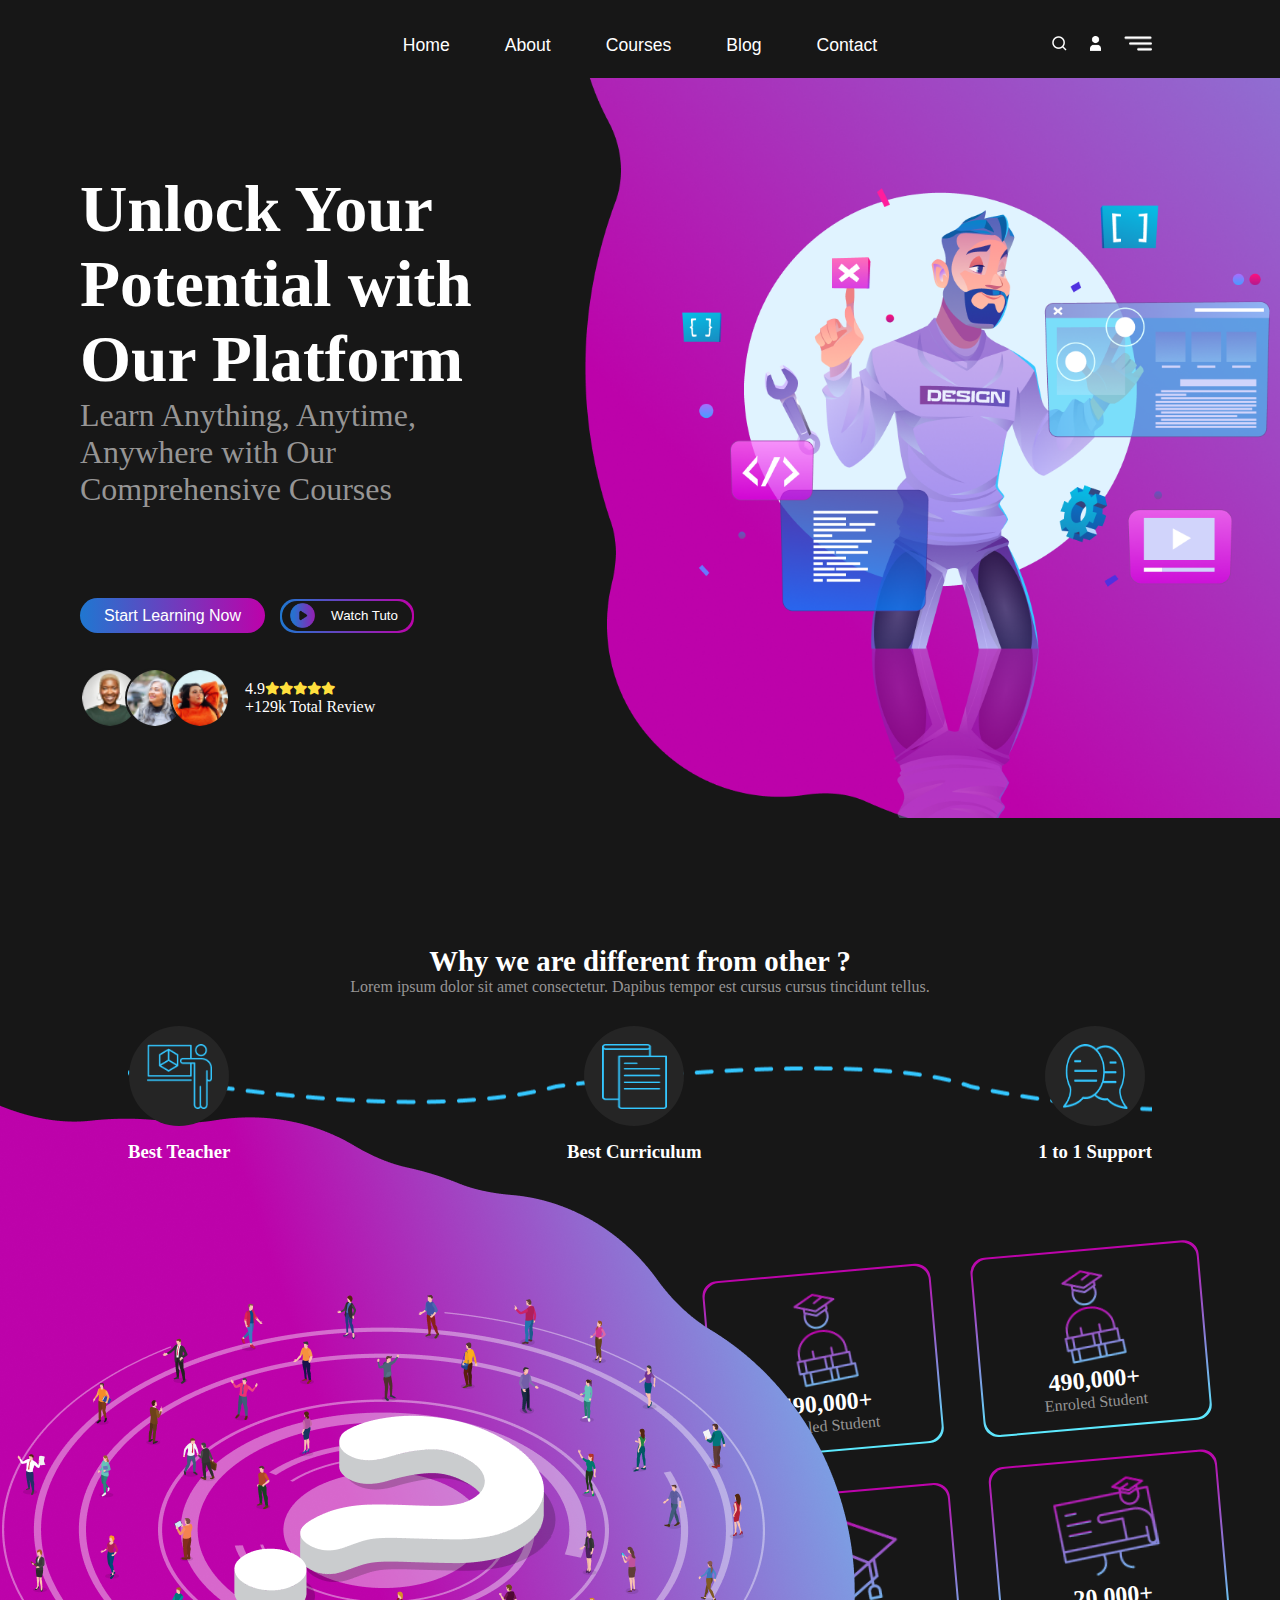
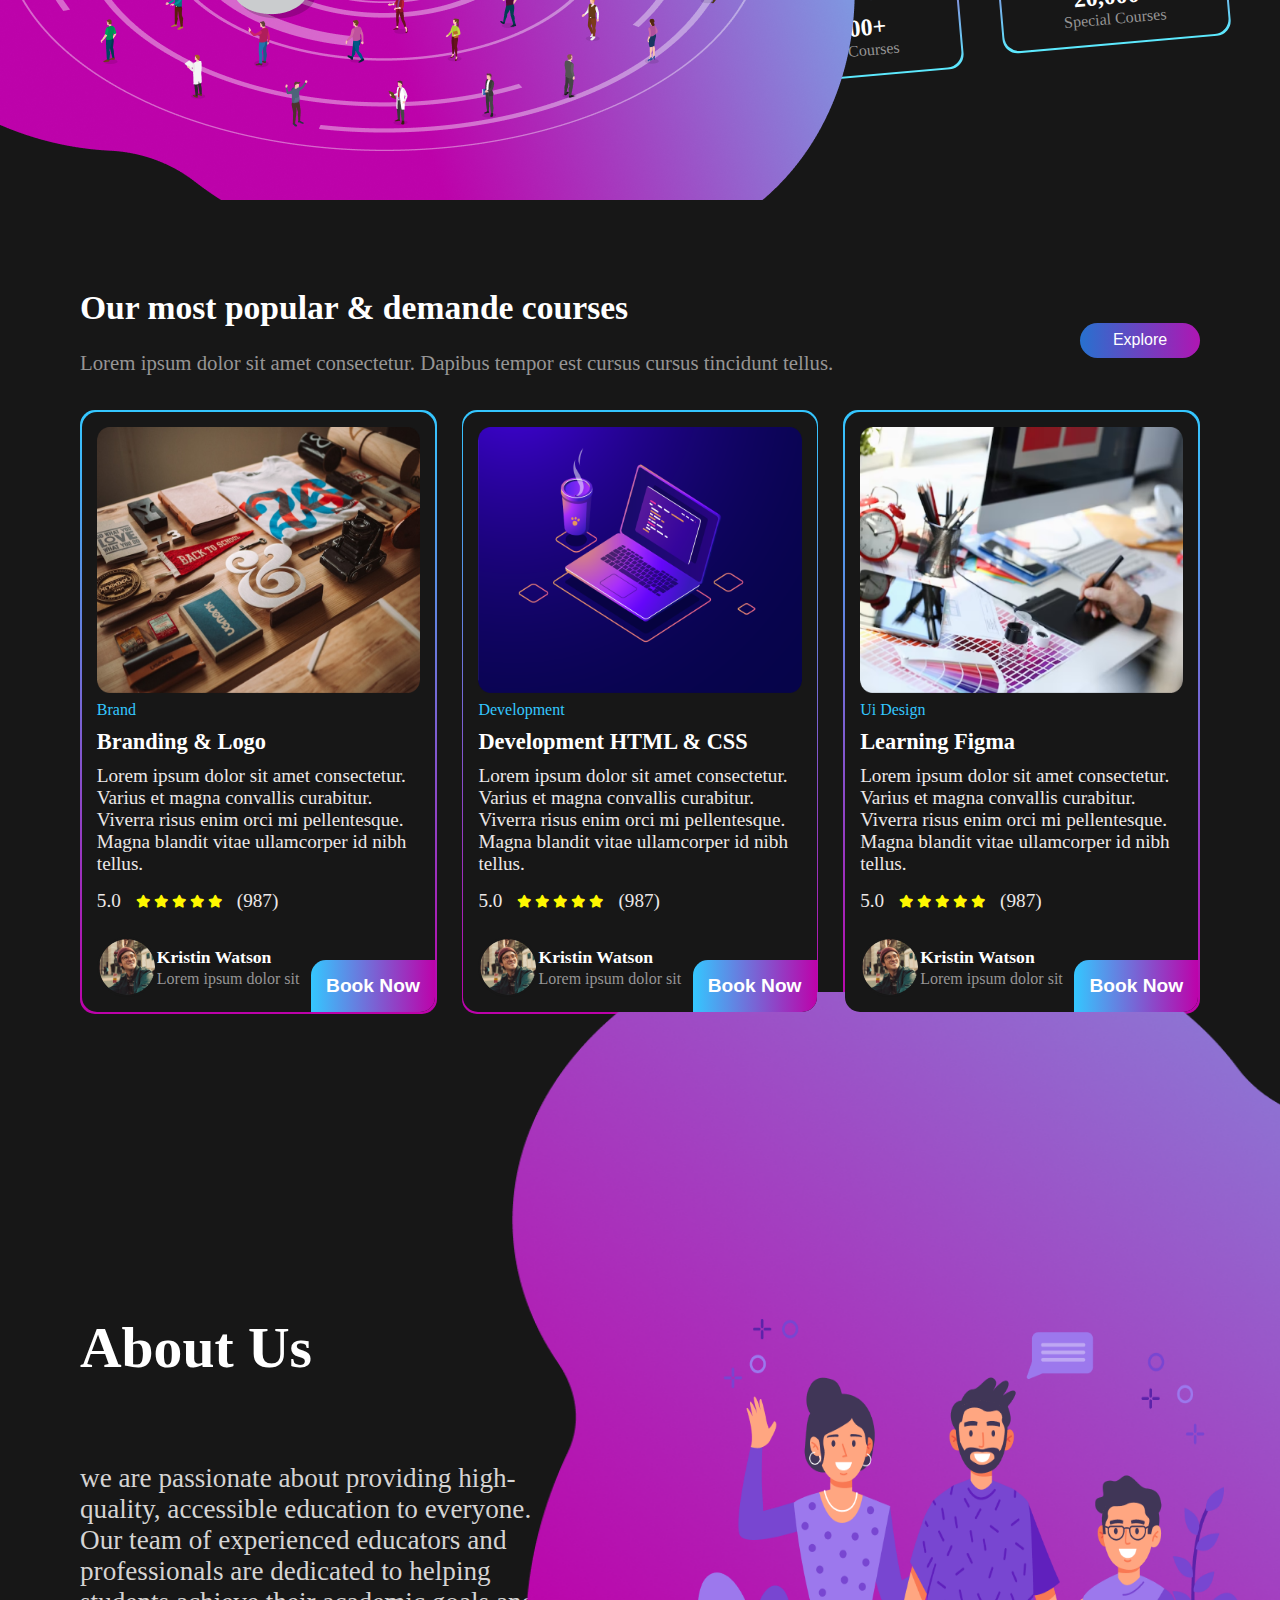
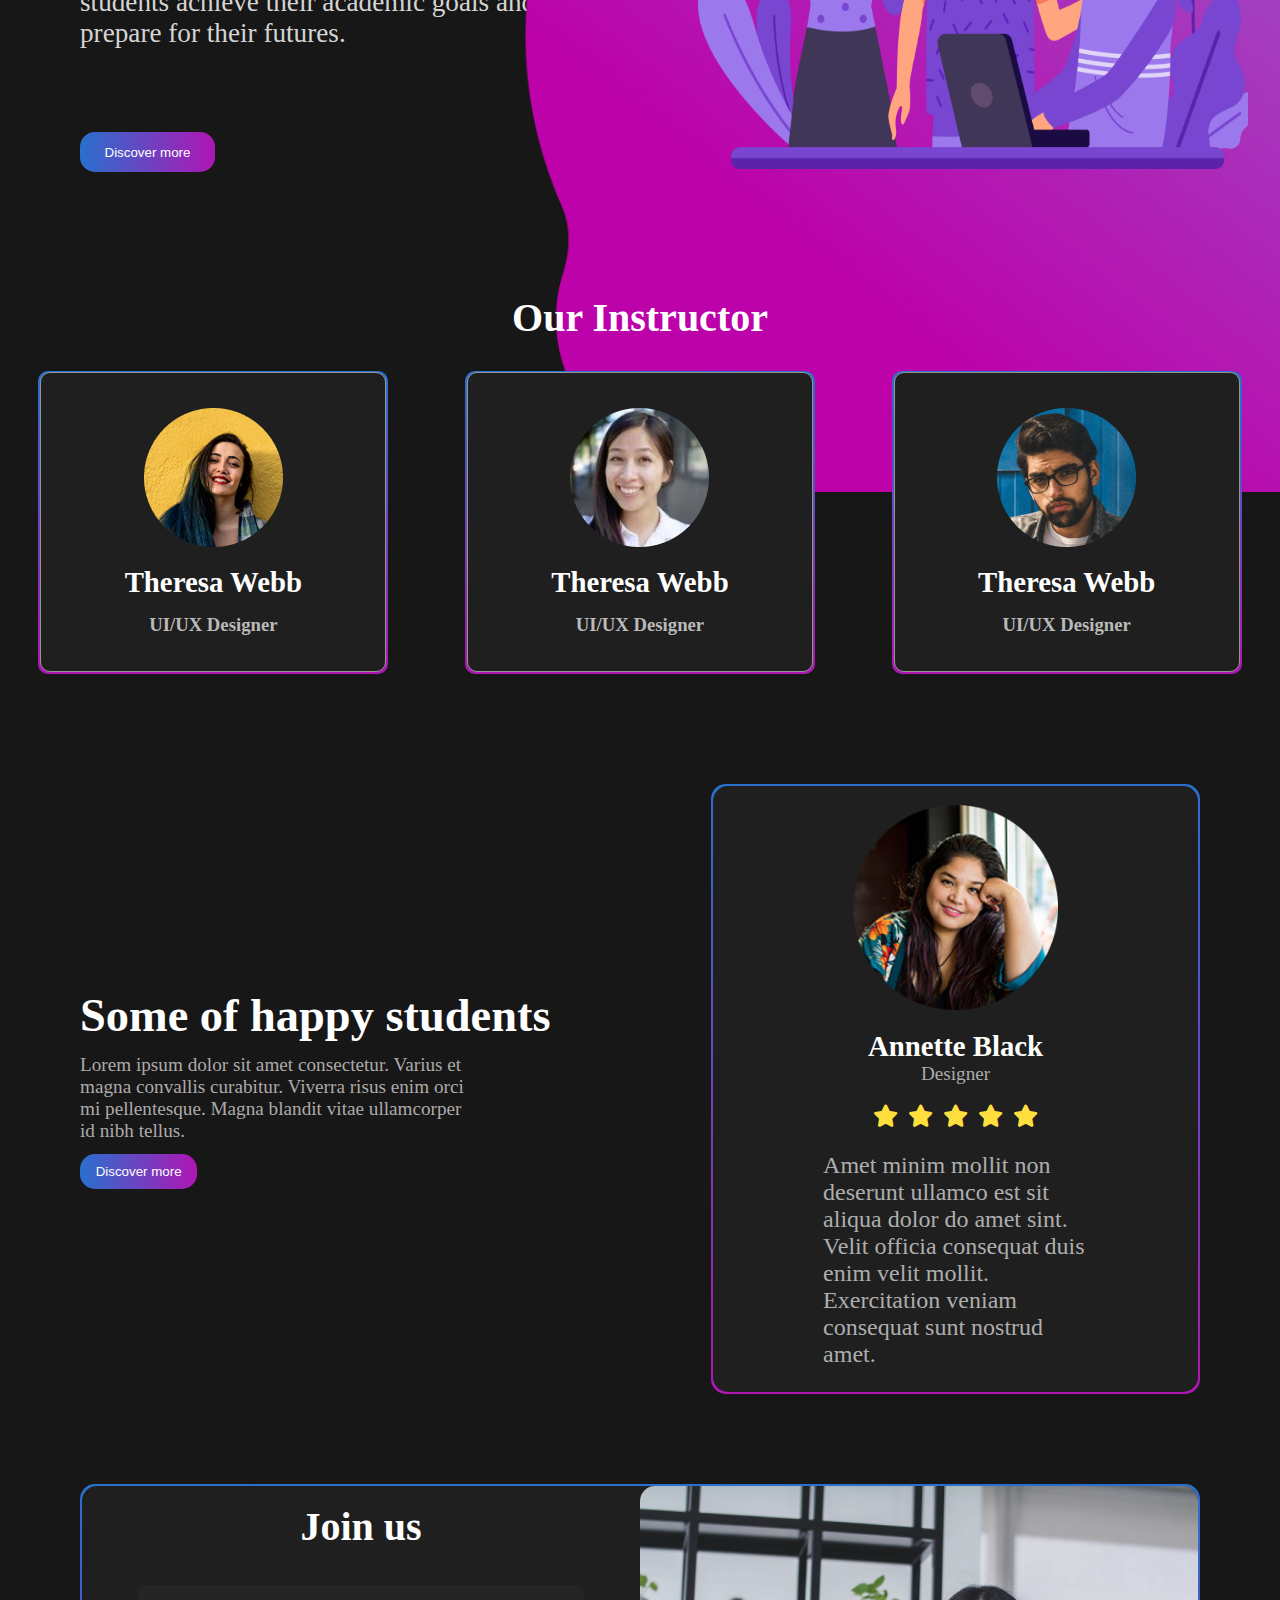
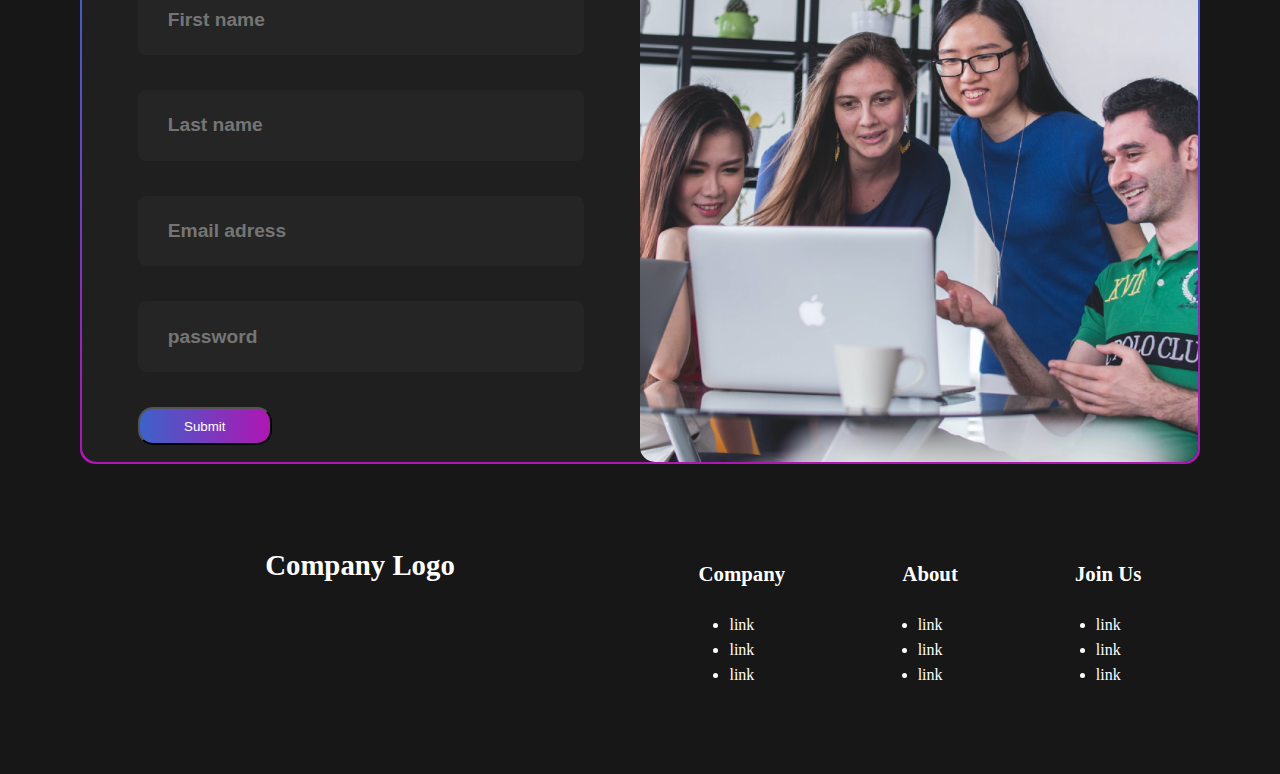
==== pg2/index.html @ 8737f2e8 "añadiendo segunda pagina" ====
<!DOCTYPE html>
<html lang="en">

<head>
    <meta charset="UTF-8">
    <meta name="viewport" content="width=device-width, initial-scale=1.0">
    <title>Education website</title>
    <link rel="stylesheet" href="style.css">
    <link href="https://cdnjs.cloudflare.com/ajax/libs/font-awesome/6.0.0-beta3/css/all.min.css" rel="stylesheet">
</head>

<body>
    <header>
        <ul class="links">
            <a href="">Home</a>
            <a href="">About</a>
            <a href="">Courses</a>
            <a href="">Blog</a>
            <a href="">Contact</a>
        </ul>
        <div class="icon-header">
            <a href=""><img src="img/search.png" alt=""></a>
            <a href=""><img src="img/profile.png" alt=""></a>
            <a href=""> <img src="img/nav.png" alt=""></a>
        </div>
    </header>
    <main>
        <section id="hero">
            <div class="hero-content">
                <div class="hero-title">
                    <h1>Unlock Your Potential with Our Platform</h1>
                    <p>Learn Anything, Anytime, Anywhere with Our Comprehensive Courses</p>
                </div>
                <div class="hero-view">
                    <div class="hero-btn">
                        <button class="btn-now">
                            Start Learning Now
                        </button>

                        <div class="btn-wrapper">
                            <button class="btn-video">
                                <img src="img/play.png" alt="">
                                Watch Tuto
                            </button>
                        </div>

                    </div>


                    <div class="avatar">
                        <div class="avatar-img">
                            <img src="img/avatar-hero1.png" alt="">
                            <img src="img/avatar-hero2.png" alt="">
                            <img src="img/avatar-hero3.png" alt="">
                        </div>
                        <div class="avatar-star">
                            <div class="star">
                                <span>4.9</span>
                                <i class="fas fa-star"></i>
                                <i class="fas fa-star"></i>
                                <i class="fas fa-star"></i>
                                <i class="fas fa-star"></i>
                                <i class="fas fa-star"></i>
                            </div>
                            <div class="number-avatar">
                                <p>+129k Total Review</p>
                            </div>
                        </div>
                    </div>


                </div>
            </div>
            <div class="hero-presentation">
                <div class="hero-pr">
                    <img src="img/rec.png" alt="">
                </div>
                <!-- 
                <div class="hero-img">
                    <img src="img/hero-bg.png" alt="">
                </div> -->
            </div>
        </section>
        <section id="information">

            <div class="info-title">
                <h2>Why we are different from other ?</h2>
                <p>Lorem ipsum dolor sit amet consectetur. Dapibus tempor est cursus cursus tincidunt tellus.</p>
            </div>
            <div class="line-info">
                <div class="line">
                    <img src="img/line.png" alt="">
                </div>
                <!-- icon -->


                <div class="line-icon">
                    <div class="icon-content">
                        <div class="icon">
                            <img src="img/line-icon1.png" alt="">
                        </div>
                        <div class="icon-title">
                            <h3>Best Teacher</h3>
                        </div>
                    </div>
                    <div class="icon-content">
                        <div class="icon">
                            <img src="img/line-icon2.png" alt="">
                        </div>
                        <div class="icon-title">
                            <h3>Best Curriculum</h3>
                        </div>
                    </div>

                    <div class="icon-content">
                        <div class="icon">
                            <img src="img/line-icon3.png" alt="">
                        </div>
                        <div class="icon-title">
                            <h3>1 to 1 Support</h3>
                        </div>
                    </div>

                </div>
            </div>

            <div class="bg-section">
                <img src="img/bg-section.png" alt="">
            </div>

            <div class="info-section">
                <div class="wrapper-icon">
                    <div class="icon-section">
                        <div class="icon-img">
                            <img src="img/icon-section1.png" alt="">
                        </div>
                        <div class="icon-description">
                            <h3>490,000+</h3>
                            <p>Enroled Student</p>
                        </div>
                    </div>
                </div>
                <div class="wrapper-icon">
                    <div class="icon-section">
                        <div class="icon-img">
                            <img src="img/icon-section1.png" alt="">
                        </div>
                        <div class="icon-description">
                            <h3>490,000+</h3>
                            <p>Enroled Student</p>
                        </div>
                    </div>
                </div>
                <div class="wrapper-icon">
                    <div class="icon-section">
                        <div class="icon-img">
                            <img src="img/icon-section2.png" alt="">
                        </div>
                        <div class="icon-description">
                            <h3>20,000+</h3>
                            <p>Special Courses</p>
                        </div>
                    </div>
                </div>
                <div class="wrapper-icon">
                    <div class="icon-section">
                        <div class="icon-img">
                            <img src="img/icon-section3.png" style="height: 104px;">
                        </div>
                        <div class="icon-description">
                            <h3>20,000+</h3>
                            <p>Special Courses</p>
                        </div>
                    </div>
                </div>



            </div>

        </section>
        <section id="carrucel-section">
            <div class="carrucel-content">
                <div class="carrucel-title">
                    <h2>Our most popular & demande courses</h2>
                    <p>Lorem ipsum dolor sit amet consectetur. Dapibus tempor est cursus cursus tincidunt tellus.</p>

                </div>
                <div class="carrucel-btn">
                    <button>
                        Explore
                    </button>
                </div>
            </div>
            <div class="cards-content">
                <div class="wrapper-card">
                    <div class="card">
                        <div class="card-img">
                            <img src="img/course1.png" alt="">
                        </div>
                        <div class="card-course">
                            <span>Brand</span>
                            <h3>Branding & Logo</h3>
                            <p>Lorem ipsum dolor sit amet consectetur. Varius et magna convallis curabitur. Viverra
                                risus
                                enim orci mi pellentesque. Magna blandit vitae ullamcorper id nibh tellus.</p>
                        </div>
                        <div class="card-star">
                            <div class="star">
                                <p>5.0</p>
                                <div class="icon-star">
                                    <i class="fas fa-star"></i>
                                    <i class="fas fa-star"></i>
                                    <i class="fas fa-star"></i>
                                    <i class="fas fa-star"></i>
                                    <i class="fas fa-star"></i>
                                </div>

                                <p>(987)</p>
                            </div>
                            <div class="card-avatar">
                                <div class="avatar-img">
                                    <img src="img/avatar-section.png" alt="">

                                </div>
                                <div class="avatar-title">
                                    <h2>Kristin Watson</h2>
                                    <p>Lorem ipsum dolor sit</p>
                                </div>
                            </div>
                        </div>
                        <div class="card-button">
                            <button>Book Now</button>
                        </div>
                    </div>
                </div>
                <div class="wrapper-card">
                    <div class="card">
                        <div class="card-img">
                            <img src="img/course2.png" alt="">
                        </div>
                        <div class="card-course">
                            <span>Development</span>
                            <h3>Development HTML & CSS</h3>
                            <p>Lorem ipsum dolor sit amet consectetur. Varius et magna convallis curabitur. Viverra
                                risus
                                enim orci mi pellentesque. Magna blandit vitae ullamcorper id nibh tellus.</p>
                        </div>
                        <div class="card-star">
                            <div class="star">
                                <p>5.0</p>
                                <div class="icon-star">
                                    <i class="fas fa-star"></i>
                                    <i class="fas fa-star"></i>
                                    <i class="fas fa-star"></i>
                                    <i class="fas fa-star"></i>
                                    <i class="fas fa-star"></i>
                                </div>

                                <p>(987)</p>
                            </div>
                            <div class="card-avatar">
                                <div class="avatar-img">
                                    <img src="img/avatar-section.png" alt="">

                                </div>
                                <div class="avatar-title">
                                    <h2>Kristin Watson</h2>
                                    <p>Lorem ipsum dolor sit</p>
                                </div>
                            </div>
                        </div>
                        <div class="card-button">
                            <button>Book Now</button>
                        </div>
                    </div>
                </div>
                <div class="wrapper-card">
                    <div class="card">
                        <div class="card-img">
                            <img src="img/course3.png" alt="">
                        </div>
                        <div class="card-course">
                            <span>Ui Design</span>
                            <h3>Learning Figma</h3>
                            <p>Lorem ipsum dolor sit amet consectetur. Varius et magna convallis curabitur. Viverra
                                risus
                                enim orci mi pellentesque. Magna blandit vitae ullamcorper id nibh tellus.</p>
                        </div>
                        <div class="card-star">
                            <div class="star">
                                <p>5.0</p>
                                <div class="icon-star">
                                    <i class="fas fa-star"></i>
                                    <i class="fas fa-star"></i>
                                    <i class="fas fa-star"></i>
                                    <i class="fas fa-star"></i>
                                    <i class="fas fa-star"></i>
                                </div>

                                <p>(987)</p>
                            </div>
                            <div class="card-avatar">
                                <div class="avatar-img">
                                    <img src="img/avatar-section.png" alt="">

                                </div>
                                <div class="avatar-title">
                                    <h2>Kristin Watson</h2>
                                    <p>Lorem ipsum dolor sit</p>
                                </div>
                            </div>
                        </div>
                        <div class="card-button">
                            <button>Book Now</button>
                        </div>
                    </div>
                </div>


            </div>
        </section>
        <section id="about">
            <div class="about-content">
                <div class="about-title">
                    <h2>About Us</h2>
                </div>
                <div class="about-description">
                    <p>we are passionate about providing high-quality, accessible education to everyone. Our team of
                        experienced educators and professionals are dedicated to helping students achieve their academic
                        goals and prepare for their futures.</p>
                </div>
                <div class="btn-about">
                    <button>
                        Discover more
                    </button>
                </div>
            </div>
            <div class="about-bg">
                <img src="img/rec-bg.png" alt="">
                <div class="about-img">
                    <img src="img/about-bg.png" alt="">
                </div>
            </div>

        </section>
        <section id="instructor">
            <div class="instructor-title">
                <h2>Our Instructor</h2>
            </div>
            <div class="instructor-card">
                <div class="wrapper-cd">
                    <div class="cd-ist">
                        <div class="cd-img">
                            <img src="img/instructor1.png" alt="">
                        </div>
                        <div class="cd-title">
                            <h3>Theresa Webb</h3>
                        </div>
                        <div class="cd-rol">
                            <h3>UI/UX Designer</h3>
                        </div>
                    </div>
                </div>
                <div class="wrapper-cd">
                    <div class="cd-ist">
                        <div class="cd-img">
                            <img src="img/instructor2.png" alt="">
                        </div>
                        <div class="cd-title">
                            <h3>Theresa Webb</h3>
                        </div>
                        <div class="cd-rol">
                            <h3>UI/UX Designer</h3>
                        </div>
                    </div>
                </div>
                <div class="wrapper-cd">
                    <div class="cd-ist">
                        <div class="cd-img">
                            <img src="img/instructor3.png" alt="">
                        </div>
                        <div class="cd-title">
                            <h3>Theresa Webb</h3>
                        </div>
                        <div class="cd-rol">
                            <h3>UI/UX Designer</h3>
                        </div>
                    </div>
                </div>


            </div>


        </section>
        <section id="testimonial">
            <div class="testimonial-content">
                <h2>Some of happy students</h2>
                <p>Lorem ipsum dolor sit amet consectetur. Varius et magna convallis curabitur. Viverra risus enim orci
                    mi pellentesque. Magna blandit vitae ullamcorper id nibh tellus.</p>
                <button>Discover more</button>
            </div>
            <div class="wrapper-testimonial">
                <div class="testimonial-card">
                    <div class="cd-head">
                        <div class="testimonial-img">
                            <img src="img/testimonial.png" alt="">
                        </div>
                        <div class="cd-title">
                            <h3>Annette Black</h3>
                            <p>Designer</p>
                        </div>
                        <div class="testimonial-star">
                            <i class="fas fa-star"></i>
                            <i class="fas fa-star"></i>
                            <i class="fas fa-star"></i>
                            <i class="fas fa-star"></i>
                            <i class="fas fa-star"></i>
                        </div>
                    </div>
                    <div class="cd-description">
                        <p>Amet minim mollit non deserunt ullamco est sit aliqua dolor do amet sint. Velit officia
                            consequat
                            duis enim velit mollit. Exercitation veniam consequat sunt nostrud amet.</p>
                    </div>
                </div>
            </div>

        </section>
        <section id="contact">
            <div class="wrapper-contact">
                <div class="contact-form">
                    <form action="">
                        <h2>Join us</h2>
                        <div class="container-input">
                            <input type="text" placeholder="First name">
                            <input type="text" placeholder="Last name">
                            <input type="email" placeholder="Email adress">
                            <input type="password" placeholder="password">
                            <button type="submit">Submit</button>
                        </div>
                
                    </form>
    
                    <div class="contact-img">
                        <img src="img/form.png" alt="">
                    </div>
                </div>
            </div>
            
        </section>
    </main>
    <footer>
        <div class="footer-logo">
            <h2>Company Logo</h2>
        </div>
        <div class="footer-links">
            <div class="fot-link">
                <h3>Company</h3>
                <ul>
                    <li>link</li>
                    <li>link</li>
                    <li>link</li>
                </ul>
            </div>
            <div class="fot-link">
                <h3>About</h3>
                <ul>
                    <li>link</li>
                    <li>link</li>
                    <li>link</li>
                </ul>
            </div>
            <div class="fot-link">
                <h3>Join Us</h3>
                <ul>
                    <li>link</li>
                    <li>link</li>
                    <li>link</li>
                </ul>
            </div>
        </div>
    </footer>
    <script src="script.js"></script>
</body>

</html>
---- pg2/style.css ----
/* CSS GENERAL */

* {
    box-sizing: border-box;
    margin: 0;
    padding: 0;
    text-decoration: none;
    color: #FFF;
}

body {
    background-color: #171717;
}

header {
    position: absolute;
    top: 0;
    display: flex;
    justify-content: center;
    align-items: center;
    height: 10vh;
    width: 100%;
    z-index: 50;
    font-family: 'Segoe UI', Tahoma, Geneva, Verdana, sans-serif;
    font-size: 1.1rem;
}


/* header */
.links {
    display: flex;
    gap: 25px;

}

.links a {
    padding: 0 15px;
    cursor: pointer;
}

.icon-header {
    position: absolute;
    right: 10%;
    width: 100px;
    display: flex;
    justify-content: space-between;
}

.icon-header a img {
    height: 15px;

}

/* hero */

#hero {
    position: relative;
    display: flex;
    justify-content: space-between;
    align-items: center;
    padding: 80px;
    height: 100vh;
    overflow: hidden;

}

.hero-content {
    display: flex;
    flex-direction: column;
    gap: 90px;
    width: 40%;

}

.hero-presentation {
    position: relative;
    width: 60%;

}

.hero-pr img {
    margin-left: -300px;
    height: 740px;


}

/* .hero-img{
    position: absolute;
    top: 50%;
    left: 50%;
    transform: translate(-50%, -50%);
}
.hero-img img{
    height: 400px;
}
 */



.hero-view {
    display: flex;
    flex-direction: column;
    gap: 35px;
}

.hero-title {
    max-width: 620px;
}

.hero-title h1 {
    font-size: 4.1rem;
}

.hero-title p {
    font-size: 2rem;
    color: #969595;
}



.hero-btn {
    display: flex;
    align-items: center;
    gap: 15px;
}

.hero-btn button {
    border-radius: 20px;
}

.btn-now {
    border: none;
    font-size: 1rem;
    width: 185px;
    height: 35px;
    background: linear-gradient(to right, #1F77D1 0%, #BD02AA 100%);
}


.btn-wrapper {
    display: inline-block;
    background: linear-gradient(to right, #1F77D1 0%, #BD02AA 100%);
    border-radius: 15px;
    padding: 2px;
}

.btn-video {
    padding: 0 6px 0 0;
    display: flex;
    justify-content: space-around;
    align-items: center;
    width: 130px;
    height: 30px;
    background-color: #171717;
    cursor: pointer;
    border: none;
    text-align: center;
}

.btn-video img {
    height: 25px;
}

.avatar {
    display: flex;
    align-items: center;
    gap: 15px;
}

.avatar-img {
    position: relative;
    display: flex;
}

.avatar-img img {
    width: 36px;
    height: 36px;
    border-radius: 50%;
    border: 2px solid #171717;
    margin-left: -15px;

}

.avatar-img img:first-child {
    margin-left: 0;
}


.avatar-star .star i {
    color: #ffdf3d;

}


/* information */




#information {
    position: relative;
    width: 100%;
    height: auto;
    display: flex;
    flex-direction: column;
    justify-content: center;
    align-items: center;
    height: 900px;
    padding: 80px;

    overflow: hidden;

}

.info-title {
    position: absolute;
    top: 5%;
    display: flex;
    justify-content: center;
    flex-direction: column;
    align-items: center;
    margin-bottom: 50px;
    z-index: 16;

}

.info-title h2 {
    display: flex;
    justify-content: center;
    flex-direction: column;
    align-items: center;
    font-size: 1.8rem;
}

.info-title p {
    color: #969595;
}


.line-info {
    position: absolute;
    top: 14%;
    left: 10%;
    right: 10%;
    height: 140px;
    overflow: hidden;
}

.line-info .line {
    position: absolute;
    top: 40%;
    left: 39%;
    width: 100%;
    transform: translate(-50%, -50%);

}

.icon-content {
    display: flex;
    justify-content: center;
    align-items: center;
    flex-direction: column;
    z-index: 60;
    gap: 15px;
}

.line-icon {
    display: flex;
    justify-content: space-between;
}

.icon {
    position: relative;
    background-color: #252525;
    border-radius: 50%;
    height: 100px;
    width: 100px;
    display: flex;
    align-items: center;
    justify-content: center;
    z-index: 20;
}

.icon img {
    height: 65px;
    width: 65px;
}

.bg-section {
    z-index: 15;
    position: absolute;
    top: 0;
    left: 0;
    margin-top: -50px;
}

.info-section {
    position: absolute;
    top: 40%;
    right: 5%;
    display: grid;
    grid-template-columns: 1fr 1fr;
    gap: 40px;
    transform: rotate(-5deg);
}

.wrapper-icon {
    background: linear-gradient(to bottom, #BD02AA 0%, #5CEBFF 100%);
    border-radius: 15px;
    padding: 1.9px;
}

.icon-section {
    width: 225px;
    display: flex;
    justify-content: center;
    align-items: center;
    flex-direction: column;
    padding: 15px 40px;
    background-color: #171717;
    border-radius: 15px;


}

.icon-description {
    text-align: center;

}

.icon-description h3 {
    font-size: 1.5rem;


}

.icon-description p {
    color: #969595;
}


.icon-section:nth-child(2) {
    transform: translateY(-20px) rotate(0deg);
}

.wrapper-icon:nth-child(4) {
    transform: translateY(-10px) rotate(0deg);
}

/* carrucel */

#carrucel-section {
    gap: 10px;
    display: flex;
    flex-direction: column;
    justify-content: center;
    padding: 80px;
    z-index: 35;
}

.carrucel-content {
    display: flex;
    align-items: center;
    justify-content: space-between;
}

.carrucel-title {
    line-height: 55px;
}


.carrucel-title h2 {
    font-size: 2.1rem;
}

.carrucel-title p {
    font-size: 1.3rem;
    color: #969595;
    margin-bottom: 10px;
}

.carrucel-btn button {
    display: flex;
    align-items: center;
    justify-content: center;
    font-size: 1rem;

    width: 120px;
    height: 35px;
    border-radius: 20px;
    border: none;
    background: linear-gradient(to right, #2771CF 0%, #AF16B3 100%);
}


.cards-content {
    display: grid;
    grid-template-columns: 1fr 1fr 1fr;
    gap: 25px;
    height: auto;
}


.wrapper-card {
    background: linear-gradient(to bottom, #34C7FF 0%, #BD02AA 100%);
    border-radius: 15px;
    padding: 1.8px;
}

.card {
    position: relative;
    display: flex;
    flex-direction: column;
    padding: 15px;
    border-radius: 15px;
    z-index: 45;
    height: 600px;
    background-color: #171717;
}

.card-img {
    width: 100%;
    height: 50%;
}

.card-img img {
    width: 100%;
    height: 100%;
}

.card-course {
    display: flex;
    flex-direction: column;
    gap: 10px;
    margin-top: 8px;
}

.card-course span {
    color: #34C7FF;
}

.card-course h3 {
    font-size: 1.4rem;
}

.card-course p {
    color: #ece8e8;
    font-size: 1.2rem;
    margin-bottom: 15px;
}

.star {
    display: flex;
    align-items: center;

}

.star p {
    font-size: 1.2rem;
    color: #ece8e8;

}

.star i {
    color: #fff700;
    font-size: 0.8rem;
}

.icon-star {
    margin: 0 15px 0 15px;
    background: #171717;
}


.card-avatar {
    display: flex;
    align-items: center;
    margin-top: 25px;
}

.avatar-img img {
    height: 60px;
    width: 60px;
}

.avatar-title h2 {
    font-size: 1.1rem;
    line-height: 25px;
}

.avatar-title p {
    color: #969595;

}

.card-button {
    position: absolute;
    bottom: 0;
    right: 0;
    padding: 15px 15px;
    background: linear-gradient(to right, #34C7FF 0%, #BD02AA 100%);
    border-radius: 15px 0 15px 0;
    cursor: pointer;

}

.card-button button {
    background-color: transparent;
    border: none;
    font-size: 1.2rem;
    font-weight: bold;
    cursor: pointer;

}

/* ABOUT  */

#about {
    display: flex;
    height: 100vh;

    position: relative;
    width: 100%;

    align-items: center;

}

.about-content {
    overflow: hidden;
    padding: 0 80px;
    position: relative;
    width: 50%;
    height: 60%;
    display: flex;
    flex-direction: column;
    justify-content: space-around;

}

.about-title {
    font-size: 2.4rem;
}

.about-description {
    max-width: 500px;
    font-size: 1.7rem;


}

.about-description p {
    color: #d5d4d4;

}


.btn-about button {
    background: linear-gradient(to right, #2970CE 0%, #AF16B3 100%);
    width: 135px;
    height: 40px;
    border-radius: 15px;
    border: none;
    cursor: pointer;
}

.about-bg {
    overflow: hidden;
    position: absolute;
    right: 0;
    width: 60%;
}

.about-bg img {
    position: relative;
    width: 1500px;
    height: 1100px;
    z-index: 40;
}

.about-img {
    position: absolute;
    top: 50%;
    left: 60%;
    bottom: 50%;
    transform: translate(-50%, -50%);
    width: 550px;
    height: 450px;
    z-index: 80;

}

.about-img img {
    width: 100%;
    height: 100%;

}

#instructor {
    margin-top: -100px;
    position: relative;
    display: flex;
    flex-direction: column;
    align-items: center;
    justify-content: center;
    z-index: 80;
}

.instructor-card {
    display: flex;
    justify-content: space-around;
    width: 100%;
    padding: 30px 0;
}

.wrapper-cd {
    background: linear-gradient(to bottom, #2970CE 0%, #AF16B3 100%);
    border-radius: 10px;
    padding: 1.9px;
    height: auto;
    width: 350px;

}

.cd-ist {
    display: flex;
    align-items: center;
    flex-direction: column;
    gap: 15px;
    border: 1px solid #969595;
    background-color: #1F1F1F;
    border-radius: 10px;
    height: 100%;
    width: 100%;
    padding: 35px;

}

.instructor-title h2 {
    font-size: 2.5rem;
}

.cd-rol h3 {
    color: #bababa;
}

/* testimonial */

#testimonial {
    display: flex;
    width: 100%;
    height: auto;
    padding: 80px;
    align-items: center;
    gap: 45px;
}

.testimonial-content {
    display: flex;
    flex-direction: column;
    justify-content: space-between;
    width: 60%;
    height: 200px;

}

.testimonial-content h2 {
    font-size: 2.9rem;
}

.testimonial-content p {
    max-width: 400px;
    font-size: 1.2rem;
    color: #aeaaaa;
}

.testimonial-content button {
    width: 20%;
    height: 35px;
    border: none;
    border-radius: 15px;
    background: linear-gradient(to right, #2970CE 0%, #AF16B3 100%);

}


.wrapper-testimonial {
    display: flex;
    flex-direction: column;
    width: 50%;
    background: linear-gradient(to bottom, #2970CE 0%, #AF16B3 100%);
    border-radius: 15px;
    align-items: center;
    height: 610px;
    padding: 2px;
}

.testimonial-card {
    display: flex;
    align-items: center;
    flex-direction: column;
    justify-content: space-around;
    background-color: #1F1F1F;
    height: 100%;
    width: 100%;
    border-radius: 15px;
    padding: 10px 110px;
}

.cd-title {
    display: flex;
    flex-direction: column;
    align-items: center;
}

.cd-title h3 {
    font-size: 1.8rem;

}

.cd-title p {
    color: #aeaaaa;
    font-size: 1.2rem;
}

.cd-head {
    display: flex;
    flex-direction: column;
    align-items: center;
    justify-content: space-around;

    height: 70%;
}

.testimonial-img img {
    height: 205px;
}

.testimonial-star i {
    color: #ffdf3d;
    margin: 3px;
    font-size: 1.4rem;
}

.cd-description p {

    font-size: 1.5rem;
    color: #aeaeae;
}

.cd-description {
    display: flex;
    align-items: center;
    justify-content: center;
    /* padding: 0 100px; */
    width: 100%;
    height: 50%;

}

/* CONTACT */

#contact {
    padding: 10px 80px;
    height: 600px;
    overflow: hidden;
}


.wrapper-contact {
    background: linear-gradient(to bottom, #2970CE 0%, #AF16B3 100%);
    padding: 2px;
    border-radius: 15px;
    height: 100%;
}

.contact-form {
    display: flex;
    background-color: #1F1F1F;
    border-radius: 15px;
    height: 100%;
}

form{
    display: flex;
    flex-direction: column;
    align-items: center;
    justify-content: space-around;
    width: 50%;
    height: 100%;
}

form h2{
    font-size: 2.5rem;
}

.container-input{
    display: flex;
    flex-direction: column;
    gap: 35px;

    width: 80%;
    height: 80%;
}

.container-input input{
    padding: 0 30px;
    width: 100%;
    height: 16%;
    background-color: #252525;
    border-radius: 8px;
    border: none;
    font-size: 1.2rem;
    font-weight: bold;
}

button[type="submit"]{
    width: 30%;
    display: inline;
    background: linear-gradient(to right, #3D62CA 0%, #AF16B3 100%);
    border-radius: 15px;
    height: 40px;
}

.contact-img{
    width: 50%;
    height: 100%;
    border-radius: 15px;
    overflow: hidden;
}

.contact-img img{
    width: 100%;
    height: 100%;
    object-fit: cover;
    aspect-ratio: 16/9;
}


/* FOOTER */

footer{
    display: flex;
    align-items: center;
    justify-content: center;
    padding: 0 80px;
    height: 300px;
}

.footer-logo{
    display: flex;

    justify-content: center;
    width: 50%;
    height: 50%;

}
.footer-logo h2{
    font-size: 1.8rem;
}
.footer-links{
    display: flex;
    justify-content: space-around;

    width: 50%;
    height: 50%;
}

.fot-link{
    display: flex;
    flex-direction: column;
    justify-content: space-around;
    align-items: center;
}

.fot-link h3{
    font-size: 1.3rem;
}

.fot-link ul li{
    line-height: 25px;
}
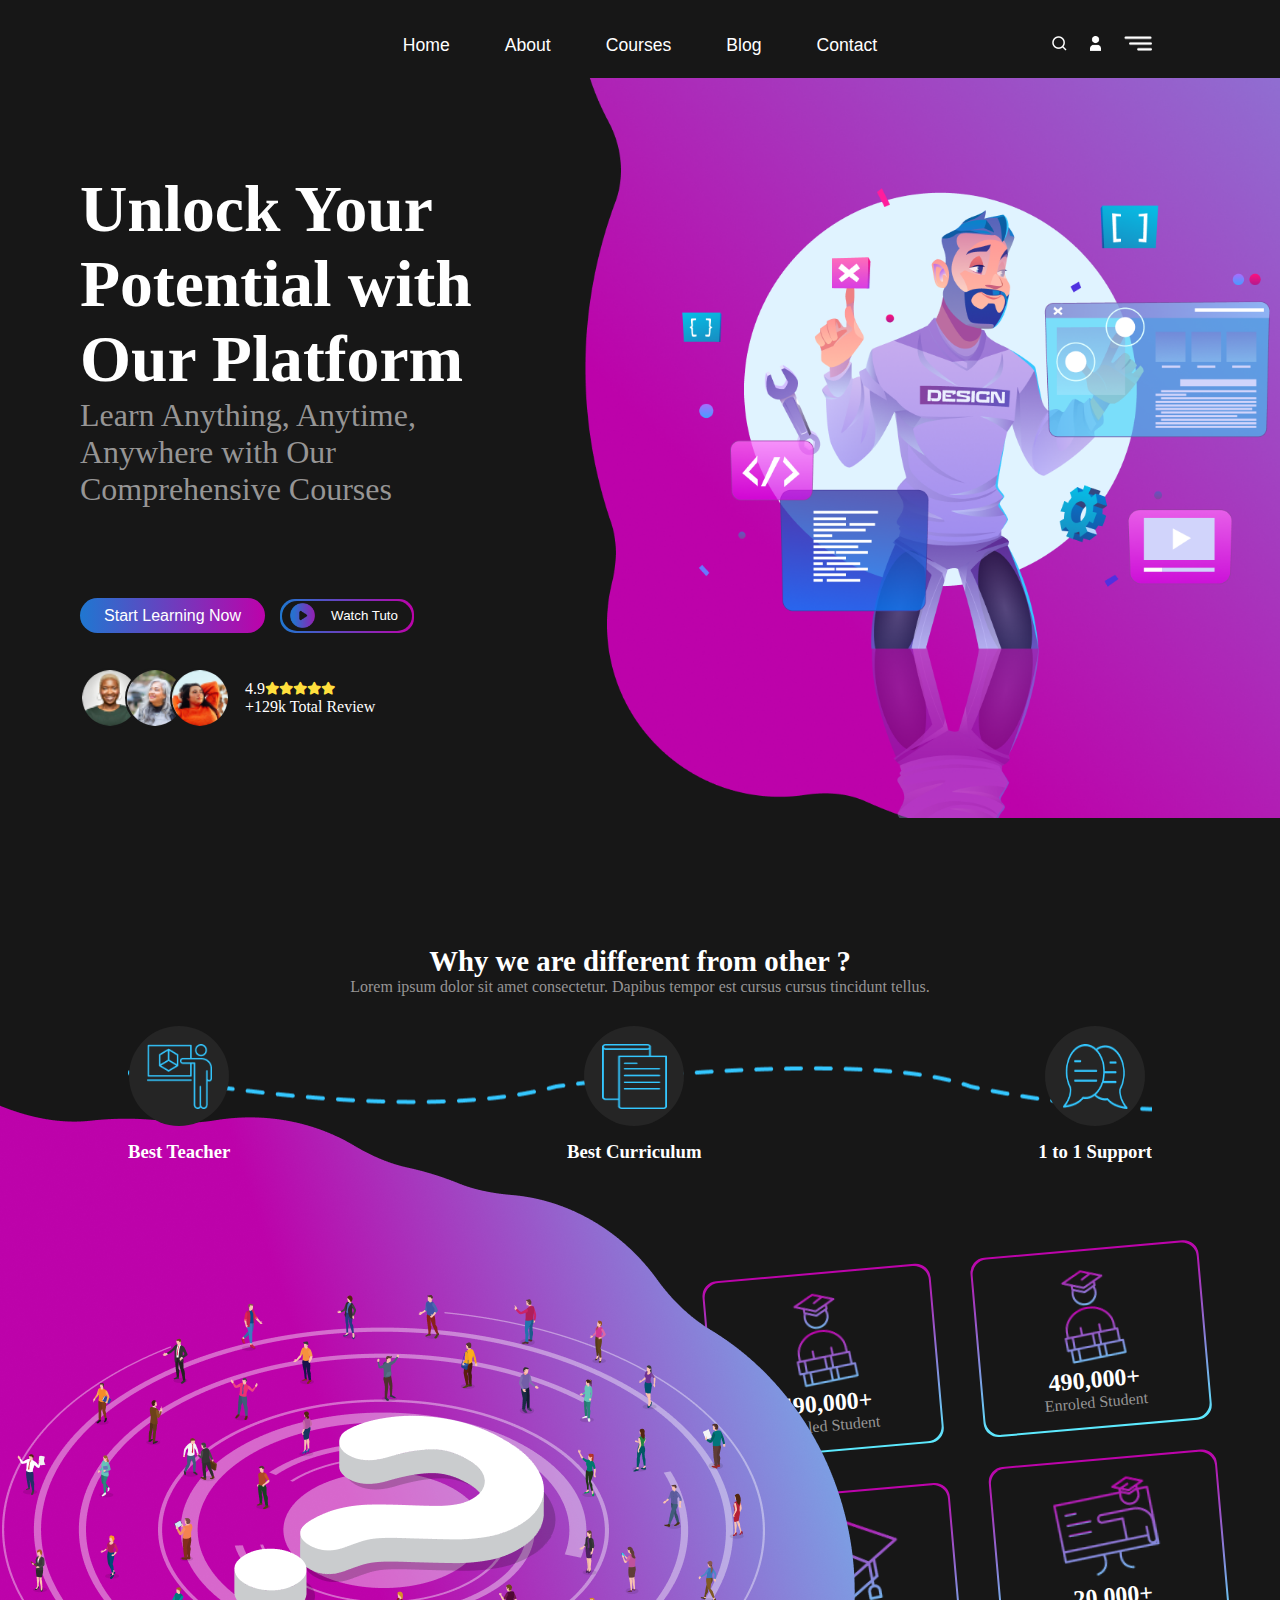
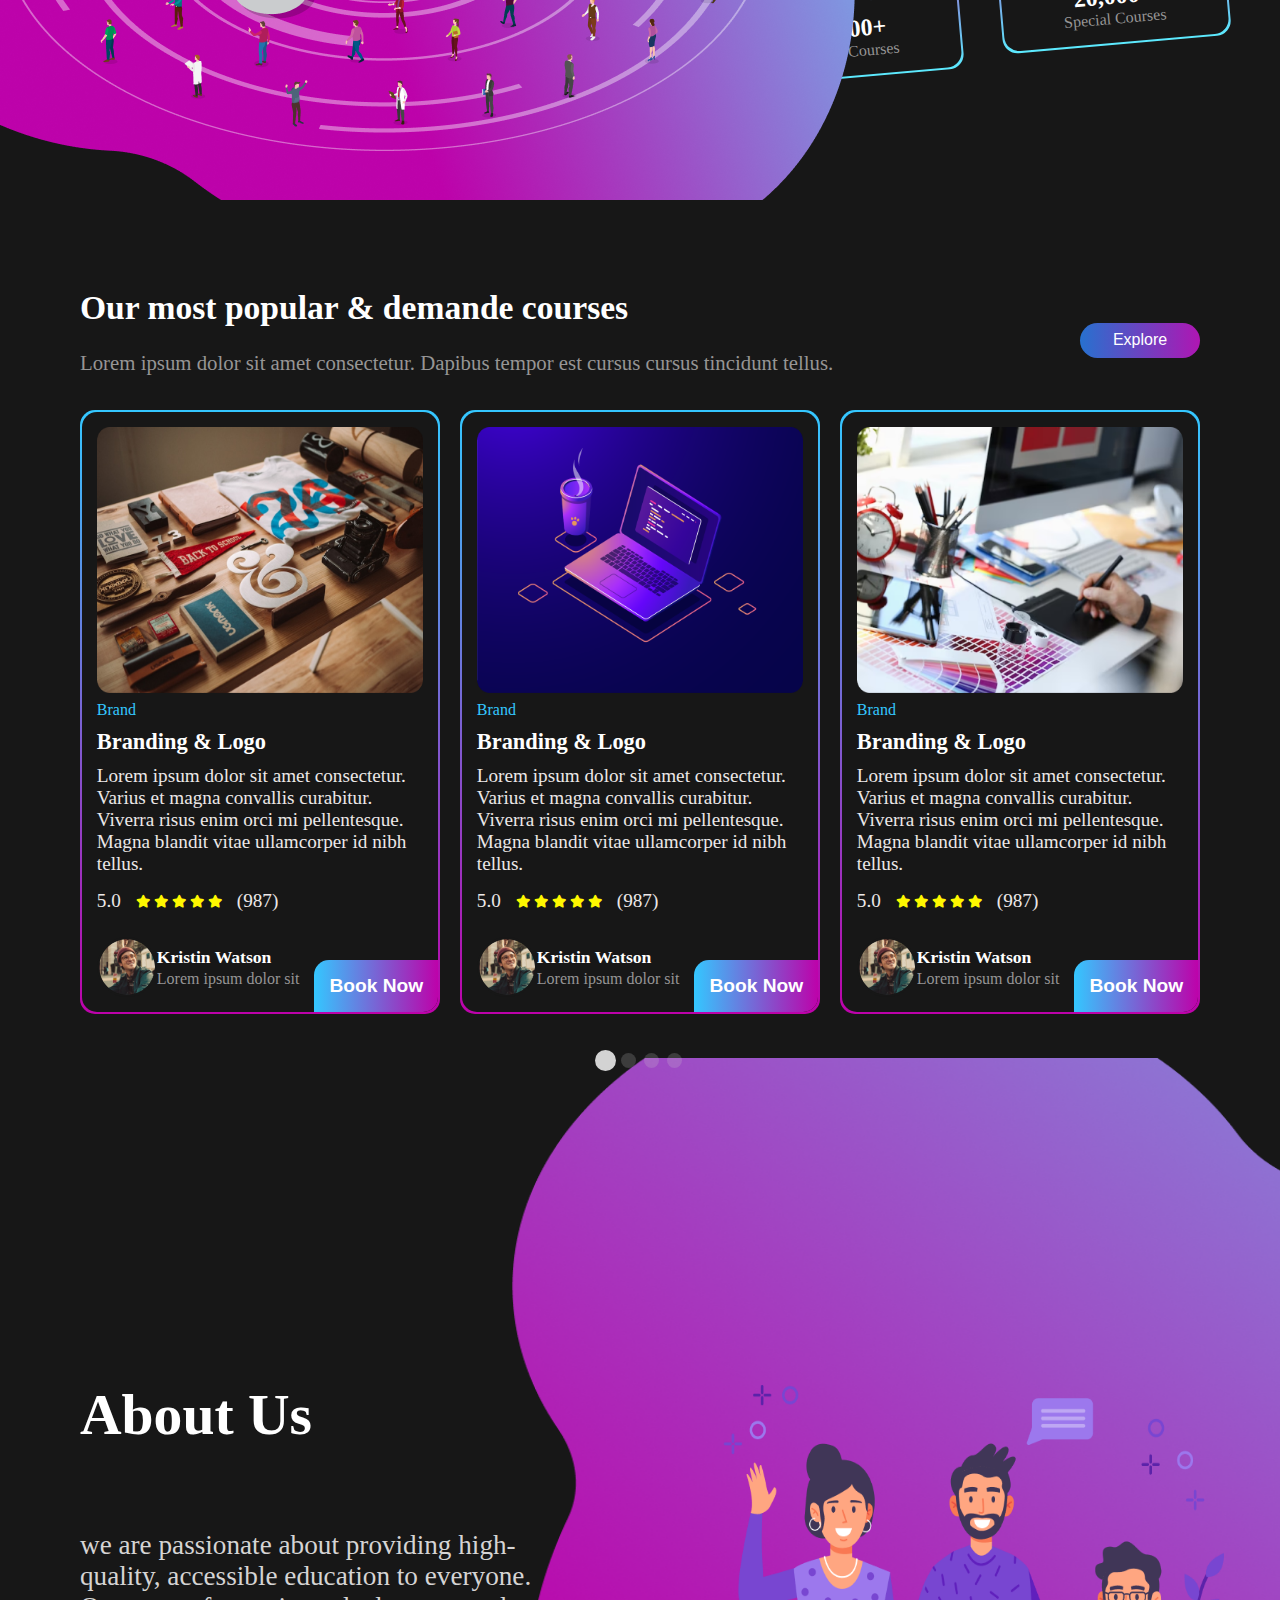
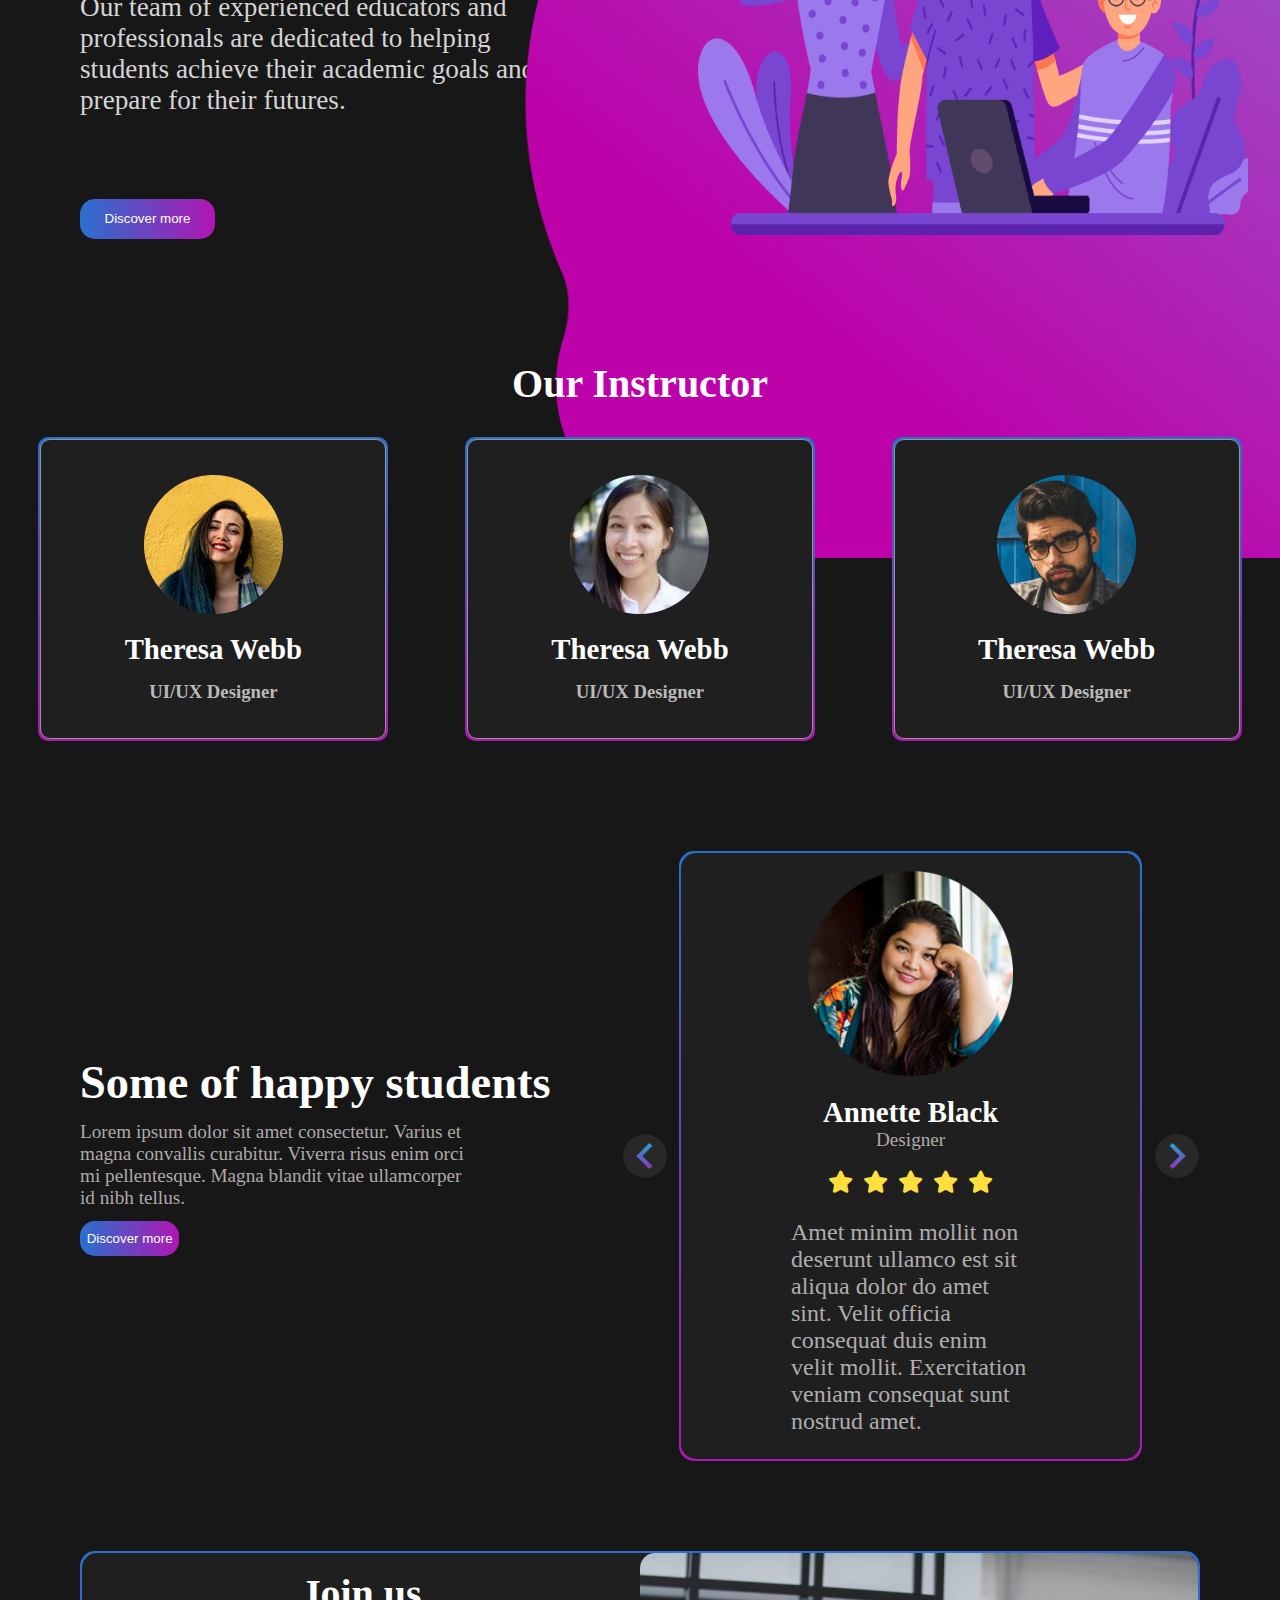
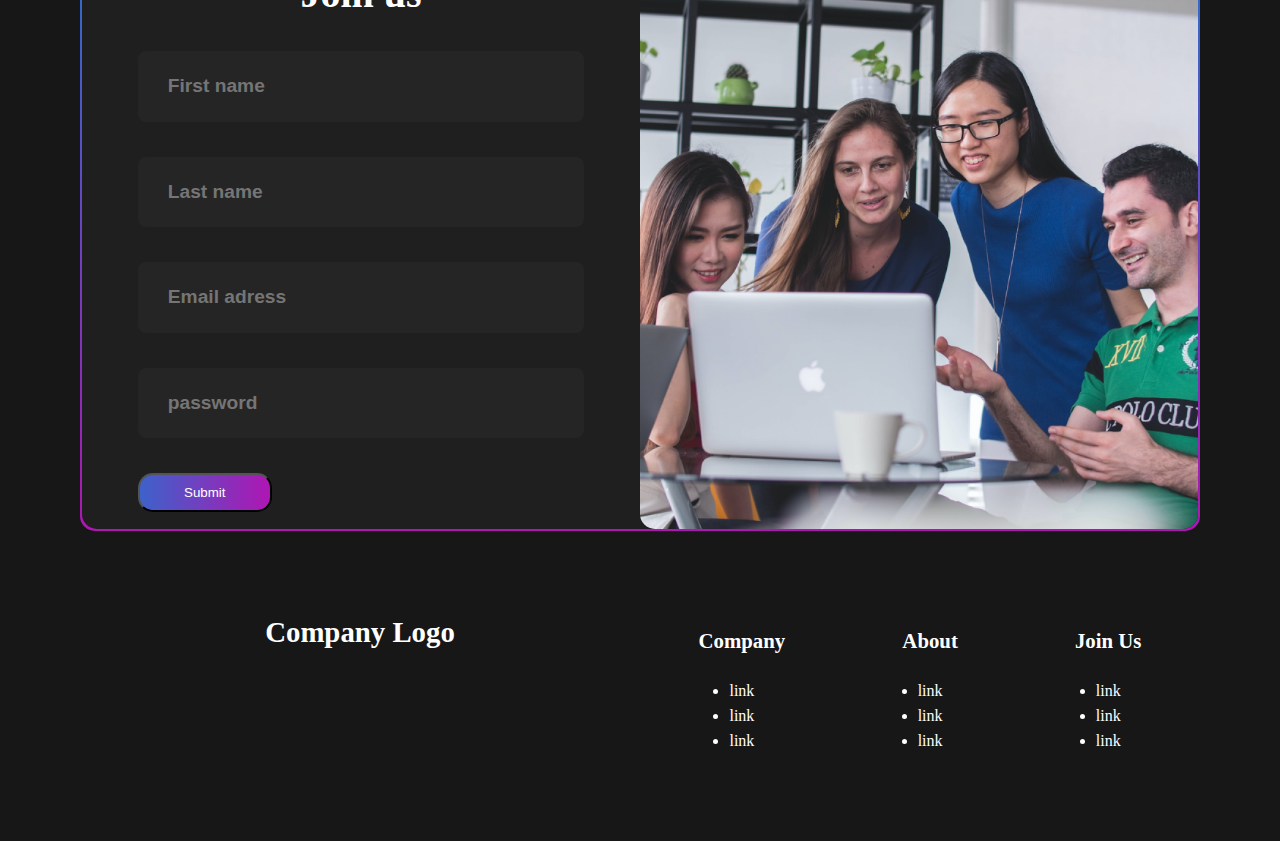
==== commit a7ade362: "implementacion de carrucel con swiper js" ====
--- a/pg2/index.html
+++ b/pg2/index.html
@@ -7,6 +7,8 @@
     <title>Education website</title>
     <link rel="stylesheet" href="style.css">
     <link href="https://cdnjs.cloudflare.com/ajax/libs/font-awesome/6.0.0-beta3/css/all.min.css" rel="stylesheet">
+    <!-- library swiper js -->
+    <link rel="stylesheet" href="https://cdn.jsdelivr.net/npm/swiper@11/swiper-bundle.min.css" />
 </head>
 
 <body>
@@ -192,131 +194,192 @@
                     </button>
                 </div>
             </div>
-            <div class="cards-content">
-                <div class="wrapper-card">
-                    <div class="card">
-                        <div class="card-img">
-                            <img src="img/course1.png" alt="">
-                        </div>
-                        <div class="card-course">
-                            <span>Brand</span>
-                            <h3>Branding & Logo</h3>
-                            <p>Lorem ipsum dolor sit amet consectetur. Varius et magna convallis curabitur. Viverra
-                                risus
-                                enim orci mi pellentesque. Magna blandit vitae ullamcorper id nibh tellus.</p>
-                        </div>
-                        <div class="card-star">
-                            <div class="star">
-                                <p>5.0</p>
-                                <div class="icon-star">
-                                    <i class="fas fa-star"></i>
-                                    <i class="fas fa-star"></i>
-                                    <i class="fas fa-star"></i>
-                                    <i class="fas fa-star"></i>
-                                    <i class="fas fa-star"></i>
-                                </div>
-
-                                <p>(987)</p>
-                            </div>
-                            <div class="card-avatar">
-                                <div class="avatar-img">
-                                    <img src="img/avatar-section.png" alt="">
-
-                                </div>
-                                <div class="avatar-title">
-                                    <h2>Kristin Watson</h2>
-                                    <p>Lorem ipsum dolor sit</p>
-                                </div>
-                            </div>
-                        </div>
-                        <div class="card-button">
-                            <button>Book Now</button>
-                        </div>
-                    </div>
-                </div>
-                <div class="wrapper-card">
-                    <div class="card">
-                        <div class="card-img">
-                            <img src="img/course2.png" alt="">
-                        </div>
-                        <div class="card-course">
-                            <span>Development</span>
-                            <h3>Development HTML & CSS</h3>
-                            <p>Lorem ipsum dolor sit amet consectetur. Varius et magna convallis curabitur. Viverra
-                                risus
-                                enim orci mi pellentesque. Magna blandit vitae ullamcorper id nibh tellus.</p>
-                        </div>
-                        <div class="card-star">
-                            <div class="star">
-                                <p>5.0</p>
-                                <div class="icon-star">
-                                    <i class="fas fa-star"></i>
-                                    <i class="fas fa-star"></i>
-                                    <i class="fas fa-star"></i>
-                                    <i class="fas fa-star"></i>
-                                    <i class="fas fa-star"></i>
-                                </div>
-
-                                <p>(987)</p>
-                            </div>
-                            <div class="card-avatar">
-                                <div class="avatar-img">
-                                    <img src="img/avatar-section.png" alt="">
-
-                                </div>
-                                <div class="avatar-title">
-                                    <h2>Kristin Watson</h2>
-                                    <p>Lorem ipsum dolor sit</p>
-                                </div>
-                            </div>
-                        </div>
-                        <div class="card-button">
-                            <button>Book Now</button>
-                        </div>
-                    </div>
-                </div>
-                <div class="wrapper-card">
-                    <div class="card">
-                        <div class="card-img">
-                            <img src="img/course3.png" alt="">
-                        </div>
-                        <div class="card-course">
-                            <span>Ui Design</span>
-                            <h3>Learning Figma</h3>
-                            <p>Lorem ipsum dolor sit amet consectetur. Varius et magna convallis curabitur. Viverra
-                                risus
-                                enim orci mi pellentesque. Magna blandit vitae ullamcorper id nibh tellus.</p>
-                        </div>
-                        <div class="card-star">
-                            <div class="star">
-                                <p>5.0</p>
-                                <div class="icon-star">
-                                    <i class="fas fa-star"></i>
-                                    <i class="fas fa-star"></i>
-                                    <i class="fas fa-star"></i>
-                                    <i class="fas fa-star"></i>
-                                    <i class="fas fa-star"></i>
-                                </div>
-
-                                <p>(987)</p>
-                            </div>
-                            <div class="card-avatar">
-                                <div class="avatar-img">
-                                    <img src="img/avatar-section.png" alt="">
-
-                                </div>
-                                <div class="avatar-title">
-                                    <h2>Kristin Watson</h2>
-                                    <p>Lorem ipsum dolor sit</p>
-                                </div>
-                            </div>
-                        </div>
-                        <div class="card-button">
-                            <button>Book Now</button>
-                        </div>
-                    </div>
-                </div>
-
+            <!-- swiper -->
+            <div class="swiper swiper-one">
+
+                <div class="swiper-wrapper">
+                    <div class="swiper-slide">
+                        <div class="wrapper-card">
+                            <div class="card">
+                                <div class="card-img">
+                                    <img src="img/course1.png" alt="">
+                                </div>
+                                <div class="card-course">
+                                    <span>Brand</span>
+                                    <h3>Branding & Logo</h3>
+                                    <p>Lorem ipsum dolor sit amet consectetur. Varius et magna convallis curabitur.
+                                        Viverra
+                                        risus
+                                        enim orci mi pellentesque. Magna blandit vitae ullamcorper id nibh tellus.</p>
+                                </div>
+                                <div class="card-star">
+                                    <div class="star">
+                                        <p>5.0</p>
+                                        <div class="icon-star">
+                                            <i class="fas fa-star"></i>
+                                            <i class="fas fa-star"></i>
+                                            <i class="fas fa-star"></i>
+                                            <i class="fas fa-star"></i>
+                                            <i class="fas fa-star"></i>
+                                        </div>
+
+                                        <p>(987)</p>
+                                    </div>
+                                    <div class="card-avatar">
+                                        <div class="avatar-img">
+                                            <img src="img/avatar-section.png" alt="">
+
+                                        </div>
+                                        <div class="avatar-title">
+                                            <h2>Kristin Watson</h2>
+                                            <p>Lorem ipsum dolor sit</p>
+                                        </div>
+                                    </div>
+                                </div>
+                                <div class="card-button">
+                                    <button>Book Now</button>
+                                </div>
+                            </div>
+                        </div>
+                    </div>
+                    <div class="swiper-slide">
+                        <div class="wrapper-card">
+                            <div class="card">
+                                <div class="card-img">
+                                    <img src="img/course2.png" alt="">
+                                </div>
+                                <div class="card-course">
+                                    <span>Brand</span>
+                                    <h3>Branding & Logo</h3>
+                                    <p>Lorem ipsum dolor sit amet consectetur. Varius et magna convallis curabitur.
+                                        Viverra
+                                        risus
+                                        enim orci mi pellentesque. Magna blandit vitae ullamcorper id nibh tellus.</p>
+                                </div>
+                                <div class="card-star">
+                                    <div class="star">
+                                        <p>5.0</p>
+                                        <div class="icon-star">
+                                            <i class="fas fa-star"></i>
+                                            <i class="fas fa-star"></i>
+                                            <i class="fas fa-star"></i>
+                                            <i class="fas fa-star"></i>
+                                            <i class="fas fa-star"></i>
+                                        </div>
+
+                                        <p>(987)</p>
+                                    </div>
+                                    <div class="card-avatar">
+                                        <div class="avatar-img">
+                                            <img src="img/avatar-section.png" alt="">
+
+                                        </div>
+                                        <div class="avatar-title">
+                                            <h2>Kristin Watson</h2>
+                                            <p>Lorem ipsum dolor sit</p>
+                                        </div>
+                                    </div>
+                                </div>
+                                <div class="card-button">
+                                    <button>Book Now</button>
+                                </div>
+                            </div>
+                        </div>
+                    </div>
+                    <div class="swiper-slide">
+                        <div class="wrapper-card">
+                            <div class="card">
+                                <div class="card-img">
+                                    <img src="img/course3.png" alt="">
+                                </div>
+                                <div class="card-course">
+                                    <span>Brand</span>
+                                    <h3>Branding & Logo</h3>
+                                    <p>Lorem ipsum dolor sit amet consectetur. Varius et magna convallis curabitur.
+                                        Viverra
+                                        risus
+                                        enim orci mi pellentesque. Magna blandit vitae ullamcorper id nibh tellus.</p>
+                                </div>
+                                <div class="card-star">
+                                    <div class="star">
+                                        <p>5.0</p>
+                                        <div class="icon-star">
+                                            <i class="fas fa-star"></i>
+                                            <i class="fas fa-star"></i>
+                                            <i class="fas fa-star"></i>
+                                            <i class="fas fa-star"></i>
+                                            <i class="fas fa-star"></i>
+                                        </div>
+
+                                        <p>(987)</p>
+                                    </div>
+                                    <div class="card-avatar">
+                                        <div class="avatar-img">
+                                            <img src="img/avatar-section.png" alt="">
+
+                                        </div>
+                                        <div class="avatar-title">
+                                            <h2>Kristin Watson</h2>
+                                            <p>Lorem ipsum dolor sit</p>
+                                        </div>
+                                    </div>
+                                </div>
+                                <div class="card-button">
+                                    <button>Book Now</button>
+                                </div>
+                            </div>
+                        </div>
+                    </div>
+                    <div class="swiper-slide">
+                        <div class="wrapper-card">
+                            <div class="card">
+                                <div class="card-img">
+                                    <img src="img/course2.png" alt="">
+                                </div>
+                                <div class="card-course">
+                                    <span>Brand</span>
+                                    <h3>Branding & Logo</h3>
+                                    <p>Lorem ipsum dolor sit amet consectetur. Varius et magna convallis curabitur.
+                                        Viverra
+                                        risus
+                                        enim orci mi pellentesque. Magna blandit vitae ullamcorper id nibh tellus.</p>
+                                </div>
+                                <div class="card-star">
+                                    <div class="star">
+                                        <p>5.0</p>
+                                        <div class="icon-star">
+                                            <i class="fas fa-star"></i>
+                                            <i class="fas fa-star"></i>
+                                            <i class="fas fa-star"></i>
+                                            <i class="fas fa-star"></i>
+                                            <i class="fas fa-star"></i>
+                                        </div>
+
+                                        <p>(987)</p>
+                                    </div>
+                                    <div class="card-avatar">
+                                        <div class="avatar-img">
+                                            <img src="img/avatar-section.png" alt="">
+
+                                        </div>
+                                        <div class="avatar-title">
+                                            <h2>Kristin Watson</h2>
+                                            <p>Lorem ipsum dolor sit</p>
+                                        </div>
+                                    </div>
+                                </div>
+                                <div class="card-button">
+                                    <button>Book Now</button>
+                                </div>
+                            </div>
+                        </div>
+                    </div>
+                </div>
+                <div class="swiper-pagination"></div>
+
+
+
+            </div>
 
             </div>
         </section>
@@ -401,31 +464,91 @@
                     mi pellentesque. Magna blandit vitae ullamcorper id nibh tellus.</p>
                 <button>Discover more</button>
             </div>
-            <div class="wrapper-testimonial">
-                <div class="testimonial-card">
-                    <div class="cd-head">
-                        <div class="testimonial-img">
-                            <img src="img/testimonial.png" alt="">
-                        </div>
-                        <div class="cd-title">
-                            <h3>Annette Black</h3>
-                            <p>Designer</p>
-                        </div>
-                        <div class="testimonial-star">
-                            <i class="fas fa-star"></i>
-                            <i class="fas fa-star"></i>
-                            <i class="fas fa-star"></i>
-                            <i class="fas fa-star"></i>
-                            <i class="fas fa-star"></i>
-                        </div>
-                    </div>
-                    <div class="cd-description">
-                        <p>Amet minim mollit non deserunt ullamco est sit aliqua dolor do amet sint. Velit officia
-                            consequat
-                            duis enim velit mollit. Exercitation veniam consequat sunt nostrud amet.</p>
-                    </div>
-                </div>
-            </div>
+
+            <!-- swiper -->
+            <div class="swiper swiper-two">
+                <div class="swiper-wrapper carrucel-two">
+                    <div class="swiper-slide">
+                        <div class="wrapper-testimonial">
+                            <div class="testimonial-card">
+                                <div class="cd-head">
+                                    <div class="testimonial-img">
+                                        <img src="img/testimonial.png" alt="">
+                                    </div>
+                                    <div class="cd-title">
+                                        <h3>Annette Black</h3>
+                                        <p>Designer</p>
+                                    </div>
+                                    <div class="testimonial-star">
+                                        <i class="fas fa-star"></i>
+                                        <i class="fas fa-star"></i>
+                                        <i class="fas fa-star"></i>
+                                        <i class="fas fa-star"></i>
+                                        <i class="fas fa-star"></i>
+                                    </div>
+                                </div>
+                                <div class="cd-description">
+                                    <p>Amet minim mollit non deserunt ullamco est sit aliqua dolor do amet sint. Velit
+                                        officia
+                                        consequat
+                                        duis enim velit mollit. Exercitation veniam consequat sunt nostrud amet.</p>
+                                </div>
+                            </div>
+                        </div>
+                    </div>
+                    <div class="swiper-slide">
+                        <div class="wrapper-testimonial">
+                            <div class="testimonial-card">
+                                <div class="cd-head">
+                                    <div class="testimonial-img">
+                                        <img src="img/instructor2.png" alt="">
+                                    </div>
+                                    <div class="cd-title">
+                                        <h3>Annette Black</h3>
+                                        <p>Designer</p>
+                                    </div>
+                                    <div class="testimonial-star">
+                                        <i class="fas fa-star"></i>
+                                        <i class="fas fa-star"></i>
+                                        <i class="fas fa-star"></i>
+                                        <i class="fas fa-star"></i>
+                                        <i class="fas fa-star"></i>
+                                    </div>
+                                </div>
+                                <div class="cd-description">
+                                    <p>Amet minim mollit non deserunt ullamco est sit aliqua dolor do amet sint. Velit
+                                        officia
+                                        consequat
+                                        duis enim velit mollit. Exercitation veniam consequat sunt nostrud amet.</p>
+                                </div>
+                            </div>
+                        </div>
+
+                    </div>
+                </div>
+
+                <!-- If we need navigation buttons -->
+                <div class="swiper-button-prev">
+                        <div class="wrapper-btn">
+                           
+                        </div>
+                        <img src="img/arrow.png" alt="">
+                
+         
+                </div>
+                <div class="swiper-button-next">
+               
+                    <div class="wrapper-btn">
+                       
+                    </div>
+                    <img src="img/arrow.png" alt="">
+                </div>
+
+
+            </div>
+
+
+
 
         </section>
         <section id="contact">
@@ -440,15 +563,15 @@
                             <input type="password" placeholder="password">
                             <button type="submit">Submit</button>
                         </div>
-                
+
                     </form>
-    
+
                     <div class="contact-img">
                         <img src="img/form.png" alt="">
                     </div>
                 </div>
             </div>
-            
+
         </section>
     </main>
     <footer>
@@ -482,6 +605,10 @@
             </div>
         </div>
     </footer>
+
+    <!-- swiper js -->
+    <script src="https://cdn.jsdelivr.net/npm/swiper@11/swiper-bundle.min.js"></script>
+    <!-- script page -->
     <script src="script.js"></script>
 </body>
 
--- a/pg2/style.css
+++ b/pg2/style.css
@@ -348,171 +348,6 @@
     transform: translateY(-10px) rotate(0deg);
 }
 
-/* carrucel */
-
-#carrucel-section {
-    gap: 10px;
-    display: flex;
-    flex-direction: column;
-    justify-content: center;
-    padding: 80px;
-    z-index: 35;
-}
-
-.carrucel-content {
-    display: flex;
-    align-items: center;
-    justify-content: space-between;
-}
-
-.carrucel-title {
-    line-height: 55px;
-}
-
-
-.carrucel-title h2 {
-    font-size: 2.1rem;
-}
-
-.carrucel-title p {
-    font-size: 1.3rem;
-    color: #969595;
-    margin-bottom: 10px;
-}
-
-.carrucel-btn button {
-    display: flex;
-    align-items: center;
-    justify-content: center;
-    font-size: 1rem;
-
-    width: 120px;
-    height: 35px;
-    border-radius: 20px;
-    border: none;
-    background: linear-gradient(to right, #2771CF 0%, #AF16B3 100%);
-}
-
-
-.cards-content {
-    display: grid;
-    grid-template-columns: 1fr 1fr 1fr;
-    gap: 25px;
-    height: auto;
-}
-
-
-.wrapper-card {
-    background: linear-gradient(to bottom, #34C7FF 0%, #BD02AA 100%);
-    border-radius: 15px;
-    padding: 1.8px;
-}
-
-.card {
-    position: relative;
-    display: flex;
-    flex-direction: column;
-    padding: 15px;
-    border-radius: 15px;
-    z-index: 45;
-    height: 600px;
-    background-color: #171717;
-}
-
-.card-img {
-    width: 100%;
-    height: 50%;
-}
-
-.card-img img {
-    width: 100%;
-    height: 100%;
-}
-
-.card-course {
-    display: flex;
-    flex-direction: column;
-    gap: 10px;
-    margin-top: 8px;
-}
-
-.card-course span {
-    color: #34C7FF;
-}
-
-.card-course h3 {
-    font-size: 1.4rem;
-}
-
-.card-course p {
-    color: #ece8e8;
-    font-size: 1.2rem;
-    margin-bottom: 15px;
-}
-
-.star {
-    display: flex;
-    align-items: center;
-
-}
-
-.star p {
-    font-size: 1.2rem;
-    color: #ece8e8;
-
-}
-
-.star i {
-    color: #fff700;
-    font-size: 0.8rem;
-}
-
-.icon-star {
-    margin: 0 15px 0 15px;
-    background: #171717;
-}
-
-
-.card-avatar {
-    display: flex;
-    align-items: center;
-    margin-top: 25px;
-}
-
-.avatar-img img {
-    height: 60px;
-    width: 60px;
-}
-
-.avatar-title h2 {
-    font-size: 1.1rem;
-    line-height: 25px;
-}
-
-.avatar-title p {
-    color: #969595;
-
-}
-
-.card-button {
-    position: absolute;
-    bottom: 0;
-    right: 0;
-    padding: 15px 15px;
-    background: linear-gradient(to right, #34C7FF 0%, #BD02AA 100%);
-    border-radius: 15px 0 15px 0;
-    cursor: pointer;
-
-}
-
-.card-button button {
-    background-color: transparent;
-    border: none;
-    font-size: 1.2rem;
-    font-weight: bold;
-    cursor: pointer;
-
-}
 
 /* ABOUT  */
 
@@ -685,14 +520,67 @@
 }
 
 
+/* testimonial */
+.swiper-two{
+  width: 70%;
+  height: 610px;
+
+
+}
+
+.carrucel-two{
+    padding: 0 10% 0 10%;
+}
+
+
+.swiper-button-prev::after, .swiper-button-next::after{
+    display: none;
+}
+
+
+.wrapper-btn{
+    position: relative;
+    background: linear-gradient(to bottom, #299dce 20%, #AF16B3 100%);
+
+    width: 38px;
+    height: 38px;
+    border-radius: 100%;
+
+}
+
+
+
+
+.swiper-button-prev img, .swiper-button-next img{
+    height: 100%;
+    position: absolute;
+
+
+
+
+
+}
+
+.swiper-button-next img{
+    transform: rotate(180deg);
+}
+
+
+
+
+
+
+
+
 .wrapper-testimonial {
-    display: flex;
-    flex-direction: column;
-    width: 50%;
+
+
+    height: 100%;
+    width: 80%;
     background: linear-gradient(to bottom, #2970CE 0%, #AF16B3 100%);
     border-radius: 15px;
-    align-items: center;
-    height: 610px;
+  
+ 
     padding: 2px;
 }
 
@@ -880,4 +768,186 @@
 
 .fot-link ul li{
     line-height: 25px;
+}
+
+
+/* swiper */
+.swiper-one {
+    width: 100%;
+    
+    height: 670px;
+    z-index: 50 !important;
+  }
+
+
+
+.swiper-pagination-bullet {
+  background-color: #d3d3d3 !important;
+  height: 15px !important;
+  width: 15px !important;
+}   
+.swiper-pagination-bullet-active {
+    transform: scale(1.4);
+}   
+  
+/* carrucel */
+
+#carrucel-section {
+    gap: 10px;
+    display: flex;
+    flex-direction: column;
+    justify-content: center;
+    padding: 80px;
+    z-index: 35;
+}
+
+.carrucel-content {
+    display: flex;
+    align-items: center;
+    justify-content: space-between;
+}
+
+.carrucel-title {
+    line-height: 55px;
+}
+
+
+.carrucel-title h2 {
+    font-size: 2.1rem;
+}
+
+.carrucel-title p {
+    font-size: 1.3rem;
+    color: #969595;
+    margin-bottom: 10px;
+}
+
+.carrucel-btn button {
+    display: flex;
+    align-items: center;
+    justify-content: center;
+    font-size: 1rem;
+
+    width: 120px;
+    height: 35px;
+    border-radius: 20px;
+    border: none;
+    background: linear-gradient(to right, #2771CF 0%, #AF16B3 100%);
+}
+
+
+
+
+.wrapper-card {
+    background: linear-gradient(to bottom, #34C7FF 0%, #BD02AA 100%);
+    border-radius: 15px;
+    padding: 1.8px;
+    height: auto;
+
+}
+
+.card {
+    position: relative;
+    display: flex;
+    flex-direction: column;
+    padding: 15px;
+    border-radius: 15px;
+    z-index: 45;
+    height: 600px;
+    background-color: #171717;
+}
+
+.card-img {
+    width: 100%;
+    height: 50%;
+}
+
+.card-img img {
+    width: 100%;
+    height: 100%;
+}
+
+.card-course {
+    display: flex;
+    flex-direction: column;
+    gap: 10px;
+    margin-top: 8px;
+}
+
+.card-course span {
+    color: #34C7FF;
+}
+
+.card-course h3 {
+    font-size: 1.4rem;
+}
+
+.card-course p {
+    color: #ece8e8;
+    font-size: 1.2rem;
+    margin-bottom: 15px;
+}
+
+.star {
+    display: flex;
+    align-items: center;
+
+}
+
+.star p {
+    font-size: 1.2rem;
+    color: #ece8e8;
+
+}
+
+.star i {
+    color: #fff700;
+    font-size: 0.8rem;
+}
+
+.icon-star {
+    margin: 0 15px 0 15px;
+    background: #171717;
+}
+
+
+.card-avatar {
+    display: flex;
+    align-items: center;
+    margin-top: 25px;
+}
+
+.avatar-img img {
+    height: 60px;
+    width: 60px;
+}
+
+.avatar-title h2 {
+    font-size: 1.1rem;
+    line-height: 25px;
+}
+
+.avatar-title p {
+    color: #969595;
+
+}
+
+.card-button {
+    position: absolute;
+    bottom: 0;
+    right: 0;
+    padding: 15px 15px;
+    background: linear-gradient(to right, #34C7FF 0%, #BD02AA 100%);
+    border-radius: 15px 0 15px 0;
+    cursor: pointer;
+
+}
+
+.card-button button {
+    background-color: transparent;
+    border: none;
+    font-size: 1.2rem;
+    font-weight: bold;
+    cursor: pointer;
+
 }